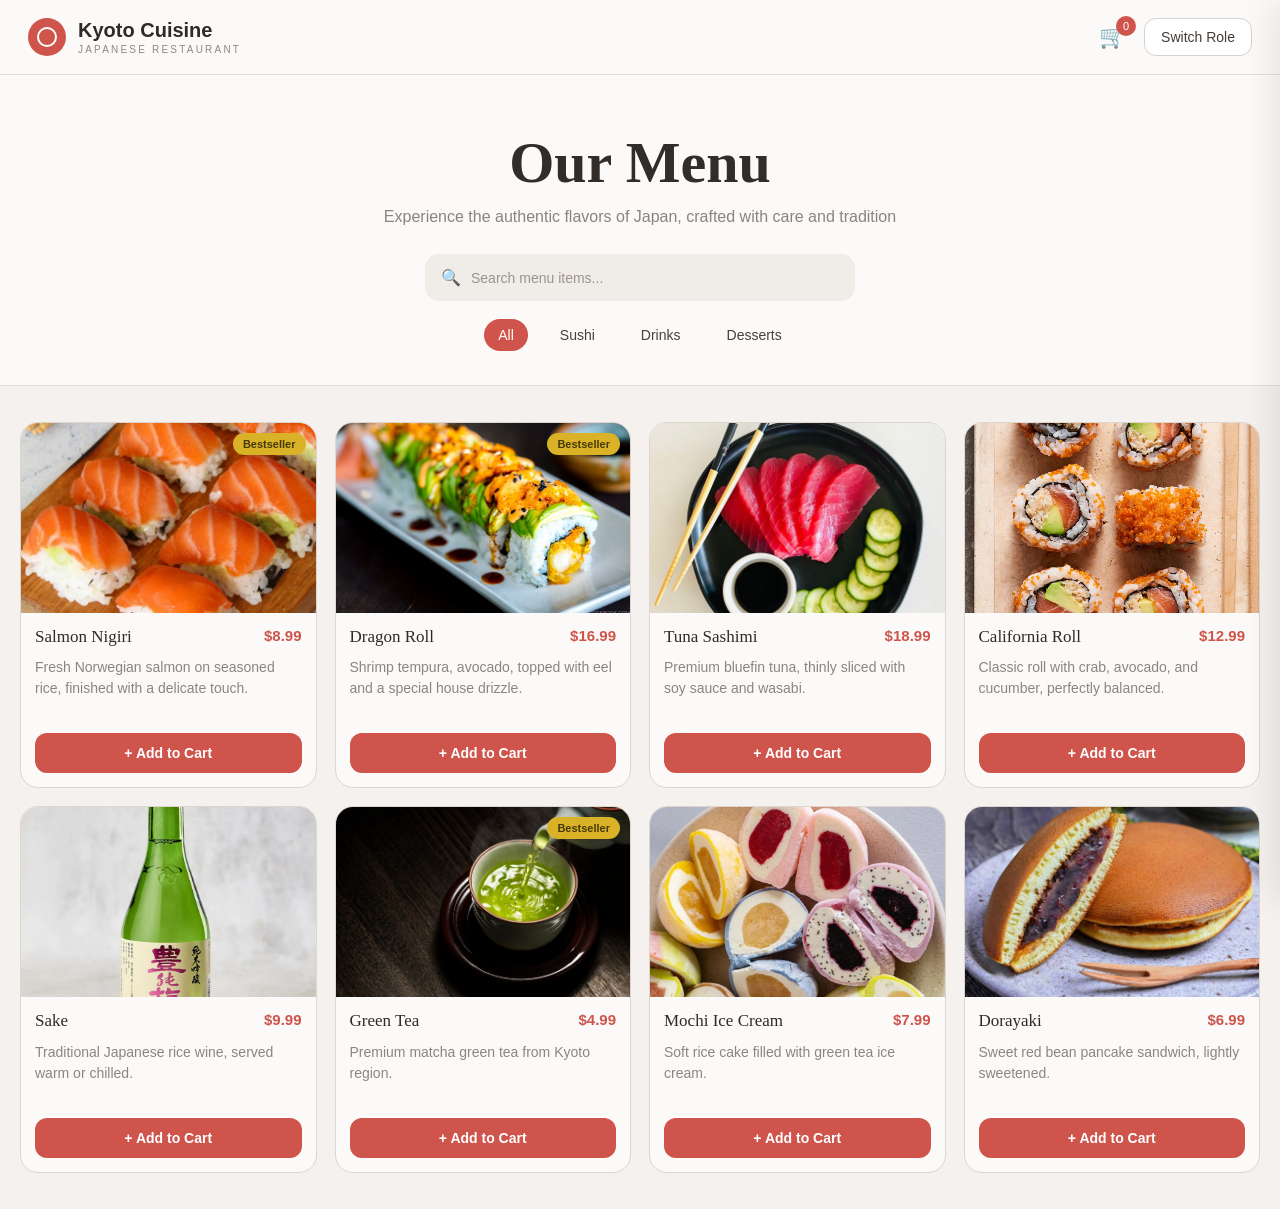
==== user_interface/menuView.html @ ca7f29bf "menu, adding to card editing,deleting cart" ====
<!DOCTYPE html>
<html lang="en">

<head>
    <meta charset="UTF-8" />
    <meta name="viewport" content="width=device-width, initial-scale=1.0" />
    <title>Kyoto Cuisine Menu</title>
    <style>
        * {
            box-sizing: border-box;
            margin: 0;
            padding: 0;
        }

        body {
            font-family: Arial, Helvetica, sans-serif;
            background: #f4f1ee;
            color: #2f2a28;
        }

        .serif {
            font-family: Georgia, "Times New Roman", serif;
        }

        .topbar {
            background: #fbfaf8;
            border-bottom: 1px solid #e4ddd7;
            padding: 18px 28px;
        }

        .topbar-inner {
            max-width: 1280px;
            margin: 0 auto;
            display: flex;
            align-items: center;
            justify-content: space-between;
            gap: 20px;
        }

        .brand {
            display: flex;
            align-items: center;
            gap: 12px;
        }

        .brand-icon {
            width: 38px;
            height: 38px;
            border-radius: 50%;
            background: #cf544c;
            position: relative;
            flex-shrink: 0;
        }

        .brand-icon::after {
            content: "";
            position: absolute;
            inset: 9px;
            border: 2px solid #fff;
            border-radius: 50%;
        }

        .brand-name {
            font-size: 20px;
            font-weight: 700;
            line-height: 1;
        }

        .brand-subtitle {
            margin-top: 4px;
            font-size: 10px;
            letter-spacing: 0.22em;
            text-transform: uppercase;
            color: #8f8882;
        }

        .topbar-actions {
            display: flex;
            align-items: center;
            gap: 18px;
        }

        .cart-btn {
            border: none;
            background: transparent;
            cursor: pointer;
            position: relative;
            font-size: 22px;
            display: flex;
            align-items: center;
            justify-content: center;
        }

        .cart-count {
            position: absolute;
            top: -8px;
            right: -10px;
            min-width: 20px;
            height: 20px;
            border-radius: 999px;
            background: #cf544c;
            color: #fff;
            font-size: 11px;
            display: flex;
            align-items: center;
            justify-content: center;
            padding: 0 5px;
        }

        .role-btn {
            border: 1px solid #d8d0ca;
            background: #fff;
            color: #433d39;
            border-radius: 12px;
            padding: 10px 16px;
            font-size: 14px;
            cursor: pointer;
        }

        .hero {
            background: #fbfaf8;
            border-bottom: 1px solid #e7dfd9;
            text-align: center;
            padding: 54px 20px 34px;
        }

        .hero h1 {
            font-size: 58px;
            color: #332d2a;
            margin-bottom: 12px;
        }

        .hero p {
            color: #8a847e;
            font-size: 16px;
            margin-bottom: 28px;
        }

        .search-wrap {
            max-width: 430px;
            margin: 0 auto;
            background: #f0ece8;
            border-radius: 14px;
            padding: 14px 16px;
            display: flex;
            align-items: center;
            gap: 10px;
        }

        .search-wrap input {
            width: 100%;
            border: none;
            outline: none;
            background: transparent;
            font-size: 14px;
            color: #4d4743;
        }

        .search-wrap input::placeholder {
            color: #9a938d;
        }

        .filters {
            margin-top: 18px;
            display: flex;
            justify-content: center;
            gap: 18px;
            flex-wrap: wrap;
        }

        .filter-btn {
            border: none;
            background: transparent;
            color: #47413d;
            padding: 8px 14px;
            border-radius: 999px;
            cursor: pointer;
            font-size: 14px;
        }

        .filter-btn.active {
            background: #cf544c;
            color: white;
        }

        .menu-section {
            max-width: 1280px;
            margin: 0 auto;
            padding: 36px 20px;
        }

        .menu-grid {
            display: grid;
            grid-template-columns: repeat(4, 1fr);
            gap: 18px;
        }

        .card {
            background: #fbfaf8;
            border: 1px solid #ded5ce;
            border-radius: 18px;
            overflow: hidden;
        }

        .card-image-wrap {
            position: relative;
            height: 190px;
            overflow: hidden;
        }

        .card-image-wrap img {
            width: 100%;
            height: 100%;
            object-fit: cover;
            display: block;
        }

        .badge {
            position: absolute;
            top: 10px;
            right: 10px;
            background: #d9b228;
            color: #473a08;
            padding: 5px 10px;
            border-radius: 999px;
            font-size: 11px;
            font-weight: 700;
        }

        .card-body {
            padding: 14px;
        }

        .card-top {
            display: flex;
            align-items: flex-start;
            justify-content: space-between;
            gap: 12px;
        }

        .card-title {
            font-size: 17px;
            line-height: 1.2;
        }

        .price {
            color: #cf544c;
            font-weight: 700;
            font-size: 15px;
            white-space: nowrap;
        }

        .description {
            margin-top: 10px;
            color: #8c857f;
            font-size: 14px;
            line-height: 1.5;
            min-height: 62px;
        }

        .add-btn {
            margin-top: 14px;
            width: 100%;
            border: none;
            border-radius: 12px;
            background: #cf544c;
            color: #fff;
            padding: 12px;
            font-size: 14px;
            font-weight: 700;
            cursor: pointer;
            transition: 0.2s ease;
        }

        .add-btn:hover,
        .role-btn:hover,
        .filter-btn:hover,
        .cart-action-btn:hover,
        .checkout-btn:hover,
        .close-cart:hover,
        .remove-btn:hover {
            opacity: 0.92;
        }

        .overlay {
            position: fixed;
            inset: 0;
            background: rgba(37, 29, 25, 0.18);
            opacity: 0;
            visibility: hidden;
            transition: 0.25s ease;
            z-index: 30;
        }

        .overlay.show {
            opacity: 1;
            visibility: visible;
        }

        .cart-drawer {
            position: fixed;
            top: 0;
            right: 0;
            width: 370px;
            max-width: 100%;
            height: 100vh;
            background: #fbfaf8;
            box-shadow: -10px 0 30px rgba(0, 0, 0, 0.08);
            transform: translateX(100%);
            transition: transform 0.28s ease;
            z-index: 40;
            display: flex;
            flex-direction: column;
            border-left: 1px solid #e4ddd7;
        }

        .cart-drawer.open {
            transform: translateX(0);
        }

        .cart-header {
            display: flex;
            align-items: flex-start;
            justify-content: space-between;
            padding: 18px 18px 14px;
            border-bottom: 1px solid #ece2db;
        }

        .cart-header-left {
            display: flex;
            align-items: flex-start;
            gap: 10px;
        }

        .cart-header-icon {
            width: 26px;
            height: 26px;
            border-radius: 50%;
            background: #f8e2df;
            color: #cf544c;
            display: flex;
            align-items: center;
            justify-content: center;
            font-size: 14px;
            flex-shrink: 0;
            margin-top: 2px;
        }

        .cart-title {
            font-size: 18px;
            color: #332d2a;
            line-height: 1.1;
        }

        .cart-subtitle {
            margin-top: 4px;
            color: #9a938d;
            font-size: 13px;
        }

        .close-cart {
            border: none;
            background: transparent;
            font-size: 24px;
            color: #5f5854;
            cursor: pointer;
            line-height: 1;
        }

        .cart-body {
            flex: 1;
            overflow-y: auto;
            padding: 16px;
        }

        .cart-empty {
            color: #8c857f;
            text-align: center;
            padding: 40px 12px;
            font-size: 14px;
        }

        .cart-item {
            border: 1px solid #e3d9d2;
            background: #fffdfb;
            border-radius: 16px;
            padding: 12px;
            display: grid;
            grid-template-columns: 58px 1fr auto;
            gap: 12px;
            align-items: start;
            margin-bottom: 14px;
        }

        .cart-item img {
            width: 58px;
            height: 58px;
            object-fit: cover;
            border-radius: 12px;
            display: block;
        }

        .cart-item-name {
            font-size: 16px;
            color: #332d2a;
            margin-bottom: 4px;
        }

        .cart-item-price {
            font-size: 14px;
            color: #cf544c;
            font-weight: 700;
            margin-bottom: 10px;
        }

        .cart-item-controls {
            display: flex;
            align-items: center;
            gap: 10px;
        }

        .cart-action-btn {
            width: 28px;
            height: 28px;
            border-radius: 10px;
            border: 1px solid #e3d9d2;
            background: #faf5f1;
            color: #4b4541;
            cursor: pointer;
            font-size: 18px;
            line-height: 1;
            display: flex;
            align-items: center;
            justify-content: center;
        }

        .cart-item-qty {
            min-width: 18px;
            text-align: center;
            font-size: 15px;
        }

        .cart-item-right {
            display: flex;
            flex-direction: column;
            align-items: flex-end;
            justify-content: space-between;
            gap: 18px;
            min-height: 58px;
        }

        .remove-btn {
            border: none;
            background: transparent;
            color: #cf544c;
            cursor: pointer;
            font-size: 16px;
        }

        .cart-item-total {
            font-size: 16px;
            font-weight: 700;
            color: #332d2a;
        }

        .cart-footer {
            border-top: 1px solid #e4ddd7;
            background: #fbfaf8;
            padding: 18px 16px 14px;
        }

        .summary-row {
            display: flex;
            align-items: center;
            justify-content: space-between;
            margin-bottom: 10px;
            font-size: 15px;
            color: #4a4440;
        }

        .summary-row.total {
            margin-top: 12px;
            padding-top: 12px;
            border-top: 1px solid #e7ddd6;
            font-weight: 700;
            font-size: 18px;
            color: #332d2a;
        }

        .summary-row.total span:last-child {
            color: #cf544c;
        }

        .checkout-btn {
            width: 100%;
            border: none;
            border-radius: 14px;
            background: #cf544c;
            color: #fff;
            padding: 14px 16px;
            font-size: 16px;
            font-weight: 700;
            cursor: pointer;
            margin-top: 14px;
            box-shadow: 0 8px 18px rgba(207, 84, 76, 0.18);
        }

        @media (max-width: 1100px) {
            .menu-grid {
                grid-template-columns: repeat(3, 1fr);
            }
        }

        @media (max-width: 820px) {
            .hero h1 {
                font-size: 44px;
            }

            .menu-grid {
                grid-template-columns: repeat(2, 1fr);
            }
        }

        @media (max-width: 560px) {
            .topbar-inner {
                flex-direction: column;
                align-items: flex-start;
            }

            .topbar-actions {
                width: 100%;
                justify-content: space-between;
            }

            .hero h1 {
                font-size: 34px;
            }

            .menu-grid {
                grid-template-columns: 1fr;
            }

            .cart-drawer {
                width: 100%;
            }
        }
    </style>
</head>

<body>
    <header class="topbar">
        <div class="topbar-inner">
            <div class="brand">
                <div class="brand-icon"></div>
                <div>
                    <div class="brand-name">Kyoto Cuisine</div>
                    <div class="brand-subtitle">Japanese Restaurant</div>
                </div>
            </div>

            <div class="topbar-actions">
                <button class="cart-btn" id="cartBtn" aria-label="Open cart">
                    🛒
                    <span class="cart-count" id="cartCount">0</span>
                </button>
                <button class="role-btn">Switch Role</button>
            </div>
        </div>
    </header>

    <section class="hero">
        <h1 class="serif">Our Menu</h1>
        <p>Experience the authentic flavors of Japan, crafted with care and tradition</p>

        <div class="search-wrap">
            <span>🔍</span>
            <input id="searchInput" type="text" placeholder="Search menu items..." />
        </div>

        <div class="filters" id="filters"></div>
    </section>

    <main class="menu-section">
        <div class="menu-grid" id="menuGrid"></div>
    </main>

    <div class="overlay" id="overlay"></div>

    <aside class="cart-drawer" id="cartDrawer">
        <div class="cart-header">
            <div class="cart-header-left">
                <div class="cart-header-icon">👜</div>
                <div>
                    <div class="cart-title serif">Your Cart</div>
                    <div class="cart-subtitle" id="cartItemCountLabel">0 items</div>
                </div>
            </div>
            <button class="close-cart" id="closeCartBtn" aria-label="Close cart">×</button>
        </div>

        <div class="cart-body" id="cartItemsContainer"></div>

        <div class="cart-footer">
            <div class="summary-row">
                <span>Subtotal</span>
                <span id="subtotalValue">$0.00</span>
            </div>
            <div class="summary-row">
                <span>Tax (10%)</span>
                <span id="taxValue">$0.00</span>
            </div>
            <div class="summary-row total">
                <span>Total</span>
                <span id="totalValue">$0.00</span>
            </div>
            <button class="checkout-btn">Continue to Checkout</button>
        </div>
    </aside>

    <script>
        const categories = ["All", "Sushi", "Drinks", "Desserts"];

        const menuItems = [
            {
                id: 1,
                name: "Salmon Nigiri",
                price: 8.99,
                category: "Sushi",
                description: "Fresh Norwegian salmon on seasoned rice, finished with a delicate touch.",
                image: "../assets/salmon_nigiri.jpg",
                badge: "Bestseller"
            },
            {
                id: 2,
                name: "Dragon Roll",
                price: 16.99,
                category: "Sushi",
                description: "Shrimp tempura, avocado, topped with eel and a special house drizzle.",
                image: "../assets/dragon_roll.jpg",
                badge: "Bestseller"
            },
            {
                id: 3,
                name: "Tuna Sashimi",
                price: 18.99,
                category: "Sushi",
                description: "Premium bluefin tuna, thinly sliced with soy sauce and wasabi.",
                image: "../assets/tuna_sashimi.jpg"
            },
            {
                id: 4,
                name: "California Roll",
                price: 12.99,
                category: "Sushi",
                description: "Classic roll with crab, avocado, and cucumber, perfectly balanced.",
                image: "../assets/california_roll.jpg"
            },
            {
                id: 5,
                name: "Sake",
                price: 9.99,
                category: "Drinks",
                description: "Traditional Japanese rice wine, served warm or chilled.",
                image: "../assets/sake.jpg"
            },
            {
                id: 6,
                name: "Green Tea",
                price: 4.99,
                category: "Drinks",
                description: "Premium matcha green tea from Kyoto region.",
                image: "../assets/greentea.jpg",
                badge: "Bestseller"
            },
            {
                id: 7,
                name: "Mochi Ice Cream",
                price: 7.99,
                category: "Desserts",
                description: "Soft rice cake filled with green tea ice cream.",
                image: "../assets/icecream.jpg"
            },
            {
                id: 8,
                name: "Dorayaki",
                price: 6.99,
                category: "Desserts",
                description: "Sweet red bean pancake sandwich, lightly sweetened.",
                image: "../assets/dorayaki.jpg"
            }
        ];

        let activeCategory = "All";
        let searchText = "";
        let cart = [];

        const TAX_RATE = 0.10;

        const filtersEl = document.getElementById("filters");
        const menuGridEl = document.getElementById("menuGrid");
        const searchInputEl = document.getElementById("searchInput");
        const cartBtnEl = document.getElementById("cartBtn");
        const cartCountEl = document.getElementById("cartCount");
        const cartDrawerEl = document.getElementById("cartDrawer");
        const overlayEl = document.getElementById("overlay");
        const closeCartBtnEl = document.getElementById("closeCartBtn");
        const cartItemsContainerEl = document.getElementById("cartItemsContainer");
        const cartItemCountLabelEl = document.getElementById("cartItemCountLabel");
        const subtotalValueEl = document.getElementById("subtotalValue");
        const taxValueEl = document.getElementById("taxValue");
        const totalValueEl = document.getElementById("totalValue");

        function formatPrice(value) {
            return `$${value.toFixed(2)}`;
        }

        function openCart() {
            cartDrawerEl.classList.add("open");
            overlayEl.classList.add("show");
        }

        function closeCart() {
            cartDrawerEl.classList.remove("open");
            overlayEl.classList.remove("show");
        }

        function getTotalCartItems() {
            return cart.reduce((sum, item) => sum + item.quantity, 0);
        }

        function addToCart(itemId) {
            const existingItem = cart.find((item) => item.id === itemId);

            if (existingItem) {
                existingItem.quantity += 1;
            } else {
                const menuItem = menuItems.find((item) => item.id === itemId);
                cart.push({ ...menuItem, quantity: 1 });
            }

            renderCart();
            openCart();
        }

        function changeQuantity(itemId, change) {
            cart = cart
                .map((item) => {
                    if (item.id === itemId) {
                        return { ...item, quantity: item.quantity + change };
                    }
                    return item;
                })
                .filter((item) => item.quantity > 0);

            renderCart();
        }

        function removeFromCart(itemId) {
            cart = cart.filter((item) => item.id !== itemId);
            renderCart();
        }

        function renderFilters() {
            filtersEl.innerHTML = "";

            categories.forEach((category) => {
                const button = document.createElement("button");
                button.className = "filter-btn" + (category === activeCategory ? " active" : "");
                button.textContent = category;
                button.addEventListener("click", () => {
                    activeCategory = category;
                    renderFilters();
                    renderMenu();
                });
                filtersEl.appendChild(button);
            });
        }

        function renderMenu() {
            const filteredItems = menuItems.filter((item) => {
                const matchesCategory = activeCategory === "All" || item.category === activeCategory;
                const matchesSearch = item.name.toLowerCase().includes(searchText.toLowerCase()) ||
                    item.description.toLowerCase().includes(searchText.toLowerCase());
                return matchesCategory && matchesSearch;
            });

            menuGridEl.innerHTML = filteredItems
                .map((item) => {
                    return `
                        <div class="card">
                            <div class="card-image-wrap">
                                <img src="${item.image}" alt="${item.name}" />
                                ${item.badge ? `<span class="badge">${item.badge}</span>` : ""}
                            </div>
                            <div class="card-body">
                                <div class="card-top">
                                    <div class="card-title serif">${item.name}</div>
                                    <div class="price">${formatPrice(item.price)}</div>
                                </div>
                                <div class="description">${item.description}</div>
                                <button class="add-btn" onclick="addToCart(${item.id})">+ Add to Cart</button>
                            </div>
                        </div>
                    `;
                })
                .join("");
        }

        function renderCart() {
            const totalItems = getTotalCartItems();
            const subtotal = cart.reduce((sum, item) => sum + (item.price * item.quantity), 0);
            const tax = subtotal * TAX_RATE;
            const total = subtotal + tax;

            cartCountEl.textContent = totalItems;
            cartItemCountLabelEl.textContent = `${totalItems} ${totalItems === 1 ? "item" : "items"}`;
            subtotalValueEl.textContent = formatPrice(subtotal);
            taxValueEl.textContent = formatPrice(tax);
            totalValueEl.textContent = formatPrice(total);

            if (cart.length === 0) {
                cartItemsContainerEl.innerHTML = '<div class="cart-empty">Your cart is empty.</div>';
                return;
            }

            cartItemsContainerEl.innerHTML = cart
                .map((item) => {
                    const lineTotal = item.price * item.quantity;
                    return `
                        <div class="cart-item">
                            <img src="${item.image}" alt="${item.name}" />
                            <div>
                                <div class="cart-item-name serif">${item.name}</div>
                                <div class="cart-item-price">${formatPrice(item.price)}</div>
                                <div class="cart-item-controls">
                                    <button class="cart-action-btn" onclick="changeQuantity(${item.id}, -1)">−</button>
                                    <div class="cart-item-qty">${item.quantity}</div>
                                    <button class="cart-action-btn" onclick="changeQuantity(${item.id}, 1)">+</button>
                                </div>
                            </div>
                            <div class="cart-item-right">
                                <button class="remove-btn" onclick="removeFromCart(${item.id})" aria-label="Remove item">🗑</button>
                                <div class="cart-item-total">${formatPrice(lineTotal)}</div>
                            </div>
                        </div>
                    `;
                })
                .join("");
        }

        searchInputEl.addEventListener("input", (event) => {
            searchText = event.target.value;
            renderMenu();
        });

        cartBtnEl.addEventListener("click", openCart);
        closeCartBtnEl.addEventListener("click", closeCart);
        overlayEl.addEventListener("click", closeCart);

        document.addEventListener("keydown", (event) => {
            if (event.key === "Escape") {
                closeCart();
            }
        });

        renderFilters();
        renderMenu();
        renderCart();
    </script>
</body>

</html>
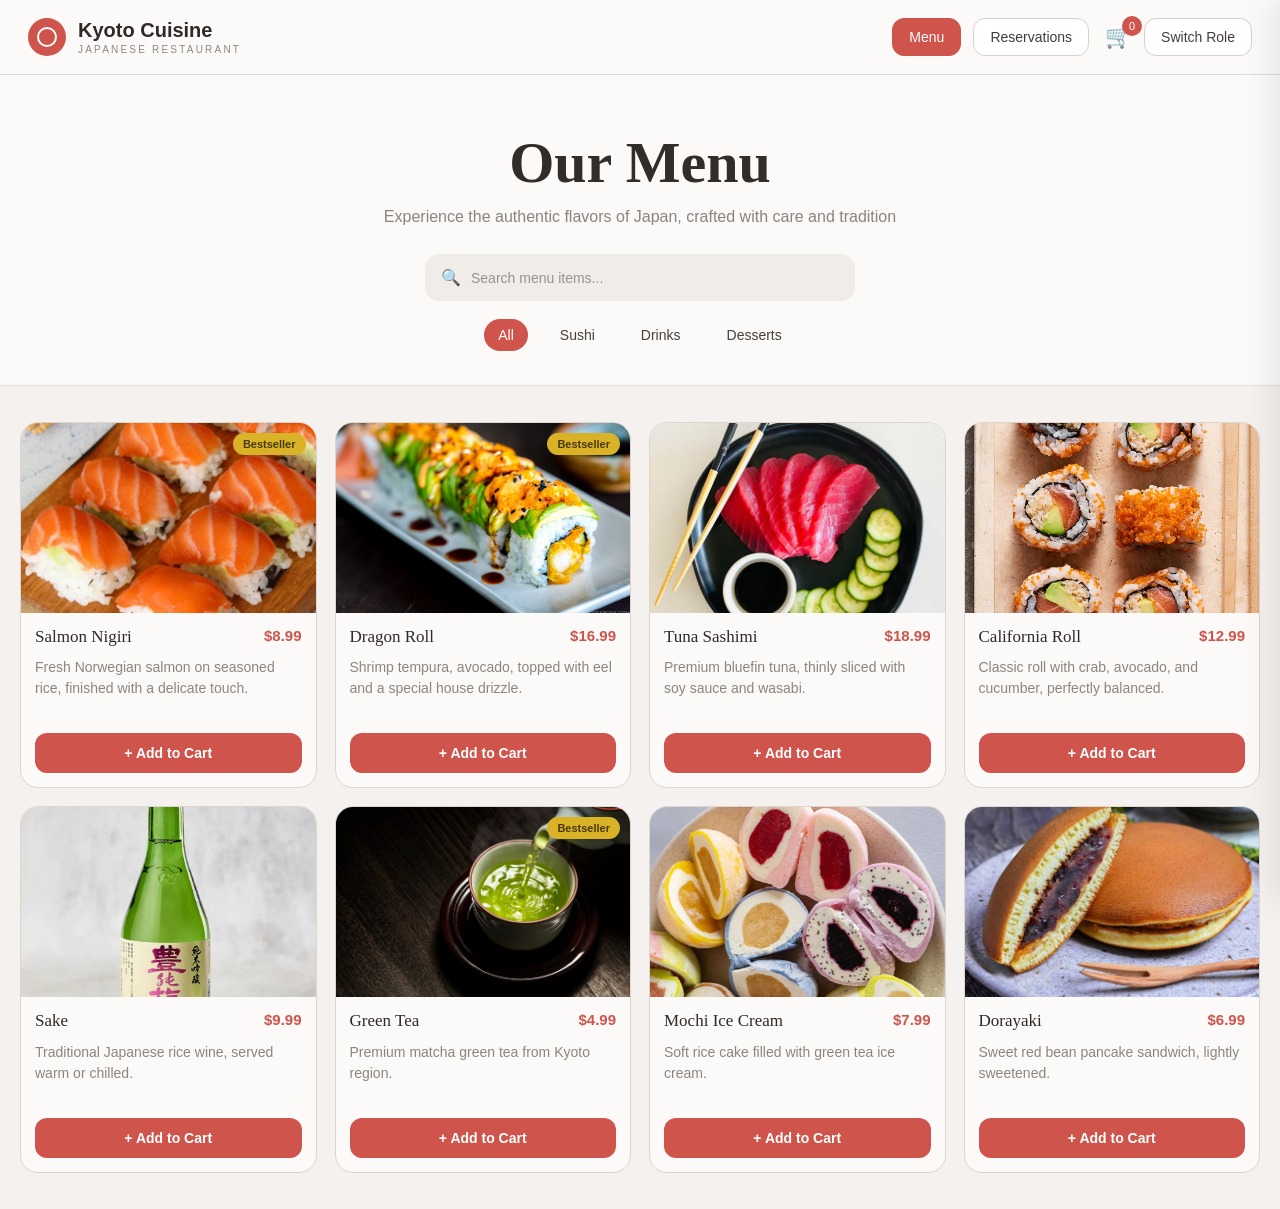
==== commit 9ee7d8ed: "amina" ====
--- a/user_interface/menuView.html
+++ b/user_interface/menuView.html
@@ -26,6 +26,9 @@
             background: #fbfaf8;
             border-bottom: 1px solid #e4ddd7;
             padding: 18px 28px;
+            position: sticky;
+            top: 0;
+            z-index: 20;
         }
 
         .topbar-inner {
@@ -77,7 +80,25 @@
         .topbar-actions {
             display: flex;
             align-items: center;
-            gap: 18px;
+            gap: 12px;
+        }
+
+        .nav-btn,
+        .role-btn {
+            border: 1px solid #d8d0ca;
+            background: #fff;
+            color: #433d39;
+            border-radius: 12px;
+            padding: 10px 16px;
+            font-size: 14px;
+            cursor: pointer;
+            transition: 0.2s ease;
+        }
+
+        .nav-btn.active {
+            background: #cf544c;
+            color: #fff;
+            border-color: #cf544c;
         }
 
         .cart-btn {
@@ -89,6 +110,7 @@
             display: flex;
             align-items: center;
             justify-content: center;
+            margin-left: 4px;
         }
 
         .cart-count {
@@ -107,16 +129,6 @@
             padding: 0 5px;
         }
 
-        .role-btn {
-            border: 1px solid #d8d0ca;
-            background: #fff;
-            color: #433d39;
-            border-radius: 12px;
-            padding: 10px 16px;
-            font-size: 14px;
-            cursor: pointer;
-        }
-
         .hero {
             background: #fbfaf8;
             border-bottom: 1px solid #e7dfd9;
@@ -181,6 +193,14 @@
         .filter-btn.active {
             background: #cf544c;
             color: white;
+        }
+
+        .page-section {
+            display: none;
+        }
+
+        .page-section.active {
+            display: block;
         }
 
         .menu-section {
@@ -258,7 +278,9 @@
             min-height: 62px;
         }
 
-        .add-btn {
+        .add-btn,
+        .submit-btn,
+        .reservation-action-btn {
             margin-top: 14px;
             width: 100%;
             border: none;
@@ -272,14 +294,219 @@
             transition: 0.2s ease;
         }
 
+        .reservation-action-btn.secondary {
+            background: #fff;
+            color: #433d39;
+            border: 1px solid #d8d0ca;
+        }
+
+        .reservation-action-btn.danger {
+            background: #f4dedd;
+            color: #b4423b;
+        }
+
         .add-btn:hover,
         .role-btn:hover,
         .filter-btn:hover,
         .cart-action-btn:hover,
         .checkout-btn:hover,
         .close-cart:hover,
-        .remove-btn:hover {
+        .remove-btn:hover,
+        .submit-btn:hover,
+        .reservation-action-btn:hover,
+        .nav-btn:hover {
             opacity: 0.92;
+        }
+
+        .reservations-shell {
+            max-width: 1280px;
+            margin: 0 auto;
+            padding: 42px 20px 56px;
+        }
+
+        .reservations-head {
+            text-align: center;
+            margin-bottom: 32px;
+        }
+
+        .reservations-head h2 {
+            font-size: 52px;
+            color: #332d2a;
+            margin-bottom: 12px;
+        }
+
+        .reservations-head p {
+            font-size: 16px;
+            color: #8a847e;
+        }
+
+        .reservations-grid {
+            display: grid;
+            grid-template-columns: 1fr 1fr;
+            gap: 24px;
+            align-items: start;
+        }
+
+        .panel-card {
+            background: #fbfaf8;
+            border: 1px solid #e3d9d2;
+            border-radius: 22px;
+            padding: 24px;
+            box-shadow: 0 8px 22px rgba(60, 40, 32, 0.04);
+        }
+
+        .panel-title {
+            font-size: 34px;
+            color: #332d2a;
+            margin-bottom: 8px;
+        }
+
+        .panel-subtitle {
+            color: #8a847e;
+            font-size: 15px;
+            margin-bottom: 22px;
+            line-height: 1.5;
+        }
+
+        .form-grid {
+            display: grid;
+            grid-template-columns: 1fr 1fr;
+            gap: 16px;
+        }
+
+        .form-group {
+            margin-bottom: 16px;
+        }
+
+        .form-group.full {
+            grid-column: 1 / -1;
+        }
+
+        .form-label {
+            display: block;
+            margin-bottom: 8px;
+            font-size: 14px;
+            font-weight: 700;
+            color: #433d39;
+        }
+
+        .form-input,
+        .form-select,
+        .form-textarea {
+            width: 100%;
+            border: 1px solid #ddd2cb;
+            background: #f7f3ef;
+            border-radius: 14px;
+            padding: 13px 14px;
+            font-size: 14px;
+            color: #433d39;
+            outline: none;
+            transition: 0.2s ease;
+        }
+
+        .form-input:focus,
+        .form-select:focus,
+        .form-textarea:focus {
+            border-color: #d9b4af;
+            background: #fff;
+        }
+
+        .form-textarea {
+            resize: vertical;
+            min-height: 96px;
+        }
+
+        .reservation-list {
+            display: grid;
+            gap: 16px;
+        }
+
+        .reservation-item {
+            border: 1px solid #e3d9d2;
+            background: #fffdfb;
+            border-radius: 18px;
+            padding: 18px;
+        }
+
+        .reservation-top {
+            display: flex;
+            align-items: flex-start;
+            justify-content: space-between;
+            gap: 14px;
+            margin-bottom: 12px;
+        }
+
+        .reservation-name {
+            font-size: 24px;
+            color: #332d2a;
+            margin-bottom: 4px;
+        }
+
+        .reservation-status {
+            padding: 6px 10px;
+            border-radius: 999px;
+            font-size: 12px;
+            font-weight: 700;
+            white-space: nowrap;
+        }
+
+        .reservation-status.confirmed {
+            background: #e6f3ea;
+            color: #2d7a47;
+        }
+
+        .reservation-status.pending {
+            background: #fff1d7;
+            color: #a87111;
+        }
+
+        .reservation-details {
+            display: grid;
+            grid-template-columns: repeat(2, 1fr);
+            gap: 10px 14px;
+            margin-bottom: 16px;
+        }
+
+        .reservation-detail {
+            background: #f7f3ef;
+            border-radius: 12px;
+            padding: 12px;
+        }
+
+        .reservation-detail-label {
+            display: block;
+            font-size: 11px;
+            letter-spacing: 0.08em;
+            text-transform: uppercase;
+            color: #9a938d;
+            margin-bottom: 5px;
+        }
+
+        .reservation-detail-value {
+            font-size: 14px;
+            color: #3f3835;
+            line-height: 1.4;
+        }
+
+        .reservation-actions {
+            display: flex;
+            gap: 10px;
+            flex-wrap: wrap;
+        }
+
+        .reservation-actions .reservation-action-btn {
+            width: auto;
+            margin-top: 0;
+            padding: 11px 16px;
+        }
+
+        .empty-state {
+            text-align: center;
+            color: #8a847e;
+            padding: 28px 12px;
+            border: 1px dashed #d8d0ca;
+            border-radius: 16px;
+            background: #f9f6f3;
         }
 
         .overlay {
@@ -511,17 +738,30 @@
             }
         }
 
+        @media (max-width: 980px) {
+            .reservations-grid {
+                grid-template-columns: 1fr;
+            }
+        }
+
         @media (max-width: 820px) {
-            .hero h1 {
+
+            .hero h1,
+            .reservations-head h2 {
                 font-size: 44px;
             }
 
             .menu-grid {
                 grid-template-columns: repeat(2, 1fr);
             }
-        }
-
-        @media (max-width: 560px) {
+
+            .form-grid,
+            .reservation-details {
+                grid-template-columns: 1fr;
+            }
+        }
+
+        @media (max-width: 700px) {
             .topbar-inner {
                 flex-direction: column;
                 align-items: flex-start;
@@ -530,9 +770,14 @@
             .topbar-actions {
                 width: 100%;
                 justify-content: space-between;
-            }
-
-            .hero h1 {
+                flex-wrap: wrap;
+            }
+        }
+
+        @media (max-width: 560px) {
+
+            .hero h1,
+            .reservations-head h2 {
                 font-size: 34px;
             }
 
@@ -542,6 +787,13 @@
 
             .cart-drawer {
                 width: 100%;
+            }
+
+            .panel-card,
+            .reservations-shell,
+            .menu-section {
+                padding-left: 14px;
+                padding-right: 14px;
             }
         }
     </style>
@@ -559,6 +811,8 @@
             </div>
 
             <div class="topbar-actions">
+                <button class="nav-btn active" id="menuNavBtn">Menu</button>
+                <button class="nav-btn" id="reservationsNavBtn">Reservations</button>
                 <button class="cart-btn" id="cartBtn" aria-label="Open cart">
                     🛒
                     <span class="cart-count" id="cartCount">0</span>
@@ -568,21 +822,109 @@
         </div>
     </header>
 
-    <section class="hero">
-        <h1 class="serif">Our Menu</h1>
-        <p>Experience the authentic flavors of Japan, crafted with care and tradition</p>
-
-        <div class="search-wrap">
-            <span>🔍</span>
-            <input id="searchInput" type="text" placeholder="Search menu items..." />
+    <section class="page-section active" id="menuPage">
+        <section class="hero">
+            <h1 class="serif">Our Menu</h1>
+            <p>Experience the authentic flavors of Japan, crafted with care and tradition</p>
+
+            <div class="search-wrap">
+                <span>🔍</span>
+                <input id="searchInput" type="text" placeholder="Search menu items..." />
+            </div>
+
+            <div class="filters" id="filters"></div>
+        </section>
+
+        <main class="menu-section">
+            <div class="menu-grid" id="menuGrid"></div>
+        </main>
+    </section>
+
+    <section class="page-section" id="reservationsPage">
+        <div class="reservations-shell">
+            <div class="reservations-head">
+                <h2 class="serif">Reservations</h2>
+                <p>Create, edit, or cancel your table bookings all in one place.</p>
+            </div>
+
+            <div class="reservations-grid">
+                <div class="panel-card">
+                    <h3 class="panel-title serif" id="reservationFormTitle">Create Reservation</h3>
+                    <p class="panel-subtitle" id="reservationFormSubtitle">Book your next table with your preferred
+                        date, time, and party size.</p>
+
+                    <form id="reservationForm">
+                        <div class="form-grid">
+                            <div class="form-group">
+                                <label class="form-label" for="reservationName">Full Name</label>
+                                <input class="form-input" id="reservationName" type="text" placeholder="Enter your name"
+                                    required />
+                            </div>
+
+                            <div class="form-group">
+                                <label class="form-label" for="reservationPhone">Phone Number</label>
+                                <input class="form-input" id="reservationPhone" type="tel" placeholder="(555) 123-4567"
+                                    required />
+                            </div>
+
+                            <div class="form-group">
+                                <label class="form-label" for="reservationDate">Date</label>
+                                <input class="form-input" id="reservationDate" type="date" required />
+                            </div>
+
+                            <div class="form-group">
+                                <label class="form-label" for="reservationTime">Time</label>
+                                <input class="form-input" id="reservationTime" type="time" required />
+                            </div>
+
+                            <div class="form-group">
+                                <label class="form-label" for="reservationGuests">Guests</label>
+                                <select class="form-select" id="reservationGuests" required>
+                                    <option value="">Select guest count</option>
+                                    <option>1 Guest</option>
+                                    <option>2 Guests</option>
+                                    <option>3 Guests</option>
+                                    <option>4 Guests</option>
+                                    <option>5 Guests</option>
+                                    <option>6 Guests</option>
+                                    <option>7 Guests</option>
+                                    <option>8 Guests</option>
+                                </select>
+                            </div>
+
+                            <div class="form-group">
+                                <label class="form-label" for="reservationTable">Table Preference</label>
+                                <select class="form-select" id="reservationTable">
+                                    <option>Any Table</option>
+                                    <option>Window Seat</option>
+                                    <option>Booth</option>
+                                    <option>Private Corner</option>
+                                    <option>Outdoor Patio</option>
+                                </select>
+                            </div>
+
+                            <div class="form-group full">
+                                <label class="form-label" for="reservationNotes">Special Requests</label>
+                                <textarea class="form-textarea" id="reservationNotes"
+                                    placeholder="High chair, birthday setup, allergy note, or anything else..."></textarea>
+                            </div>
+                        </div>
+
+                        <button class="submit-btn" type="submit" id="reservationSubmitBtn">Create Reservation</button>
+                        <button class="reservation-action-btn secondary" type="button" id="reservationCancelEditBtn"
+                            style="display: none;">Cancel Editing</button>
+                    </form>
+                </div>
+
+                <div class="panel-card">
+                    <h3 class="panel-title serif">Your Reservations</h3>
+                    <p class="panel-subtitle">Manage upcoming bookings. You can edit details or cancel a reservation
+                        anytime.</p>
+                    <div class="reservation-list" id="reservationList"></div>
+                </div>
+            </div>
         </div>
-
-        <div class="filters" id="filters"></div>
     </section>
-
-    <main class="menu-section">
-        <div class="menu-grid" id="menuGrid"></div>
-    </main>
 
     <div class="overlay" id="overlay"></div>
 
@@ -693,6 +1035,32 @@
         let activeCategory = "All";
         let searchText = "";
         let cart = [];
+        let editingReservationId = null;
+
+        let reservations = [
+            {
+                id: 1,
+                name: "Ava Thompson",
+                phone: "(555) 218-9044",
+                date: "2026-04-20",
+                time: "19:00",
+                guests: "2 Guests",
+                table: "Window Seat",
+                notes: "Anniversary dinner.",
+                status: "confirmed"
+            },
+            {
+                id: 2,
+                name: "Marcus Lee",
+                phone: "(555) 104-6621",
+                date: "2026-04-23",
+                time: "20:30",
+                guests: "4 Guests",
+                table: "Booth",
+                notes: "One guest has a shellfish allergy.",
+                status: "pending"
+            }
+        ];
 
         const TAX_RATE = 0.10;
 
@@ -710,8 +1078,47 @@
         const taxValueEl = document.getElementById("taxValue");
         const totalValueEl = document.getElementById("totalValue");
 
+        const menuNavBtnEl = document.getElementById("menuNavBtn");
+        const reservationsNavBtnEl = document.getElementById("reservationsNavBtn");
+        const menuPageEl = document.getElementById("menuPage");
+        const reservationsPageEl = document.getElementById("reservationsPage");
+
+        const reservationFormEl = document.getElementById("reservationForm");
+        const reservationListEl = document.getElementById("reservationList");
+        const reservationFormTitleEl = document.getElementById("reservationFormTitle");
+        const reservationFormSubtitleEl = document.getElementById("reservationFormSubtitle");
+        const reservationSubmitBtnEl = document.getElementById("reservationSubmitBtn");
+        const reservationCancelEditBtnEl = document.getElementById("reservationCancelEditBtn");
+        const reservationNameEl = document.getElementById("reservationName");
+        const reservationPhoneEl = document.getElementById("reservationPhone");
+        const reservationDateEl = document.getElementById("reservationDate");
+        const reservationTimeEl = document.getElementById("reservationTime");
+        const reservationGuestsEl = document.getElementById("reservationGuests");
+        const reservationTableEl = document.getElementById("reservationTable");
+        const reservationNotesEl = document.getElementById("reservationNotes");
+
         function formatPrice(value) {
             return `$${value.toFixed(2)}`;
+        }
+
+        function formatReservationDate(dateValue) {
+            const date = new Date(dateValue + "T00:00:00");
+            return date.toLocaleDateString(undefined, {
+                weekday: "short",
+                month: "short",
+                day: "numeric",
+                year: "numeric"
+            });
+        }
+
+        function formatReservationTime(timeValue) {
+            const [hours, minutes] = timeValue.split(":");
+            const date = new Date();
+            date.setHours(hours, minutes);
+            return date.toLocaleTimeString([], {
+                hour: "numeric",
+                minute: "2-digit"
+            });
         }
 
         function openCart() {
@@ -722,6 +1129,14 @@
         function closeCart() {
             cartDrawerEl.classList.remove("open");
             overlayEl.classList.remove("show");
+        }
+
+        function showPage(page) {
+            const isMenu = page === "menu";
+            menuPageEl.classList.toggle("active", isMenu);
+            reservationsPageEl.classList.toggle("active", !isMenu);
+            menuNavBtnEl.classList.toggle("active", isMenu);
+            reservationsNavBtnEl.classList.toggle("active", !isMenu);
         }
 
         function getTotalCartItems() {
@@ -848,6 +1263,96 @@
                 .join("");
         }
 
+        function resetReservationForm() {
+            editingReservationId = null;
+            reservationFormEl.reset();
+            reservationFormTitleEl.textContent = "Create Reservation";
+            reservationFormSubtitleEl.textContent = "Book your next table with your preferred date, time, and party size.";
+            reservationSubmitBtnEl.textContent = "Create Reservation";
+            reservationCancelEditBtnEl.style.display = "none";
+            reservationTableEl.value = "Any Table";
+        }
+
+        function populateReservationForm(reservationId) {
+            const reservation = reservations.find((item) => item.id === reservationId);
+            if (!reservation) return;
+
+            editingReservationId = reservationId;
+            reservationNameEl.value = reservation.name;
+            reservationPhoneEl.value = reservation.phone;
+            reservationDateEl.value = reservation.date;
+            reservationTimeEl.value = reservation.time;
+            reservationGuestsEl.value = reservation.guests;
+            reservationTableEl.value = reservation.table;
+            reservationNotesEl.value = reservation.notes;
+
+            reservationFormTitleEl.textContent = "Edit Reservation";
+            reservationFormSubtitleEl.textContent = "Update your booking details and save the changes below.";
+            reservationSubmitBtnEl.textContent = "Save Changes";
+            reservationCancelEditBtnEl.style.display = "block";
+            showPage("reservations");
+            window.scrollTo({ top: 0, behavior: "smooth" });
+        }
+
+        function deleteReservation(reservationId) {
+            reservations = reservations.filter((item) => item.id !== reservationId);
+            if (editingReservationId === reservationId) {
+                resetReservationForm();
+            }
+            renderReservations();
+        }
+
+        function renderReservations() {
+            if (reservations.length === 0) {
+                reservationListEl.innerHTML = '<div class="empty-state">No reservations yet. Create one from the form to get started.</div>';
+                return;
+            }
+
+            reservationListEl.innerHTML = reservations
+                .map((reservation) => {
+                    return `
+                        <div class="reservation-item">
+                            <div class="reservation-top">
+                                <div>
+                                    <div class="reservation-name serif">${reservation.name}</div>
+                                    <div style="color:#8a847e;font-size:14px;">${reservation.phone}</div>
+                                </div>
+                                <span class="reservation-status ${reservation.status}">${reservation.status}</span>
+                            </div>
+
+                            <div class="reservation-details">
+                                <div class="reservation-detail">
+                                    <span class="reservation-detail-label">Date</span>
+                                    <span class="reservation-detail-value">${formatReservationDate(reservation.date)}</span>
+                                </div>
+                                <div class="reservation-detail">
+                                    <span class="reservation-detail-label">Time</span>
+                                    <span class="reservation-detail-value">${formatReservationTime(reservation.time)}</span>
+                                </div>
+                                <div class="reservation-detail">
+                                    <span class="reservation-detail-label">Guests</span>
+                                    <span class="reservation-detail-value">${reservation.guests}</span>
+                                </div>
+                                <div class="reservation-detail">
+                                    <span class="reservation-detail-label">Table</span>
+                                    <span class="reservation-detail-value">${reservation.table}</span>
+                                </div>
+                                <div class="reservation-detail" style="grid-column: 1 / -1;">
+                                    <span class="reservation-detail-label">Special Requests</span>
+                                    <span class="reservation-detail-value">${reservation.notes ? reservation.notes : "No special requests."}</span>
+                                </div>
+                            </div>
+
+                            <div class="reservation-actions">
+                                <button class="reservation-action-btn secondary" onclick="populateReservationForm(${reservation.id})">Edit</button>
+                                <button class="reservation-action-btn danger" onclick="deleteReservation(${reservation.id})">Cancel Reservation</button>
+                            </div>
+                        </div>
+                    `;
+                })
+                .join("");
+        }
+
         searchInputEl.addEventListener("input", (event) => {
             searchText = event.target.value;
             renderMenu();
@@ -856,6 +1361,42 @@
         cartBtnEl.addEventListener("click", openCart);
         closeCartBtnEl.addEventListener("click", closeCart);
         overlayEl.addEventListener("click", closeCart);
+        menuNavBtnEl.addEventListener("click", () => showPage("menu"));
+        reservationsNavBtnEl.addEventListener("click", () => showPage("reservations"));
+
+        reservationFormEl.addEventListener("submit", (event) => {
+            event.preventDefault();
+
+            const reservationPayload = {
+                name: reservationNameEl.value.trim(),
+                phone: reservationPhoneEl.value.trim(),
+                date: reservationDateEl.value,
+                time: reservationTimeEl.value,
+                guests: reservationGuestsEl.value,
+                table: reservationTableEl.value,
+                notes: reservationNotesEl.value.trim(),
+                status: "confirmed"
+            };
+
+            if (editingReservationId !== null) {
+                reservations = reservations.map((reservation) => {
+                    if (reservation.id === editingReservationId) {
+                        return { ...reservation, ...reservationPayload };
+                    }
+                    return reservation;
+                });
+            } else {
+                reservations.unshift({
+                    id: Date.now(),
+                    ...reservationPayload
+                });
+            }
+
+            renderReservations();
+            resetReservationForm();
+        });
+
+        reservationCancelEditBtnEl.addEventListener("click", resetReservationForm);
 
         document.addEventListener("keydown", (event) => {
             if (event.key === "Escape") {
@@ -866,6 +1407,8 @@
         renderFilters();
         renderMenu();
         renderCart();
+        renderReservations();
+        resetReservationForm();
     </script>
 </body>
 
